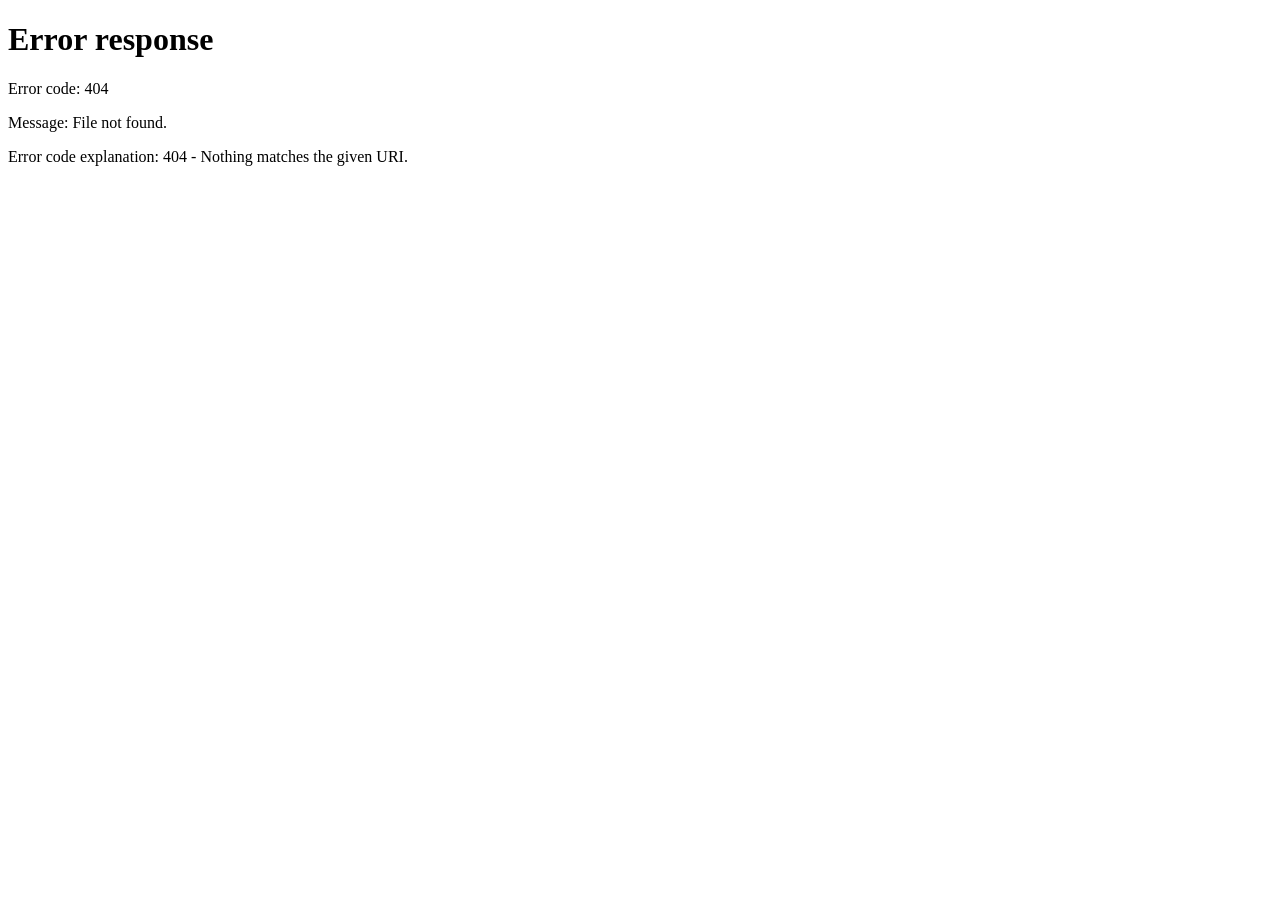
==== index.html @ bf83c991 "Add files via upload" ====
<!doctype html><html lang="zh-CN"><head><meta charset="utf-8"><meta name="viewport" content="width=device-width,initial-scale=1"><meta http-equiv="refresh" content="0; url=prototype/index.html"><title>AeroRisk-FR</title></head><body><p>Open <a href="prototype/index.html">AeroRisk-FR prototype</a>.</p></body></html>
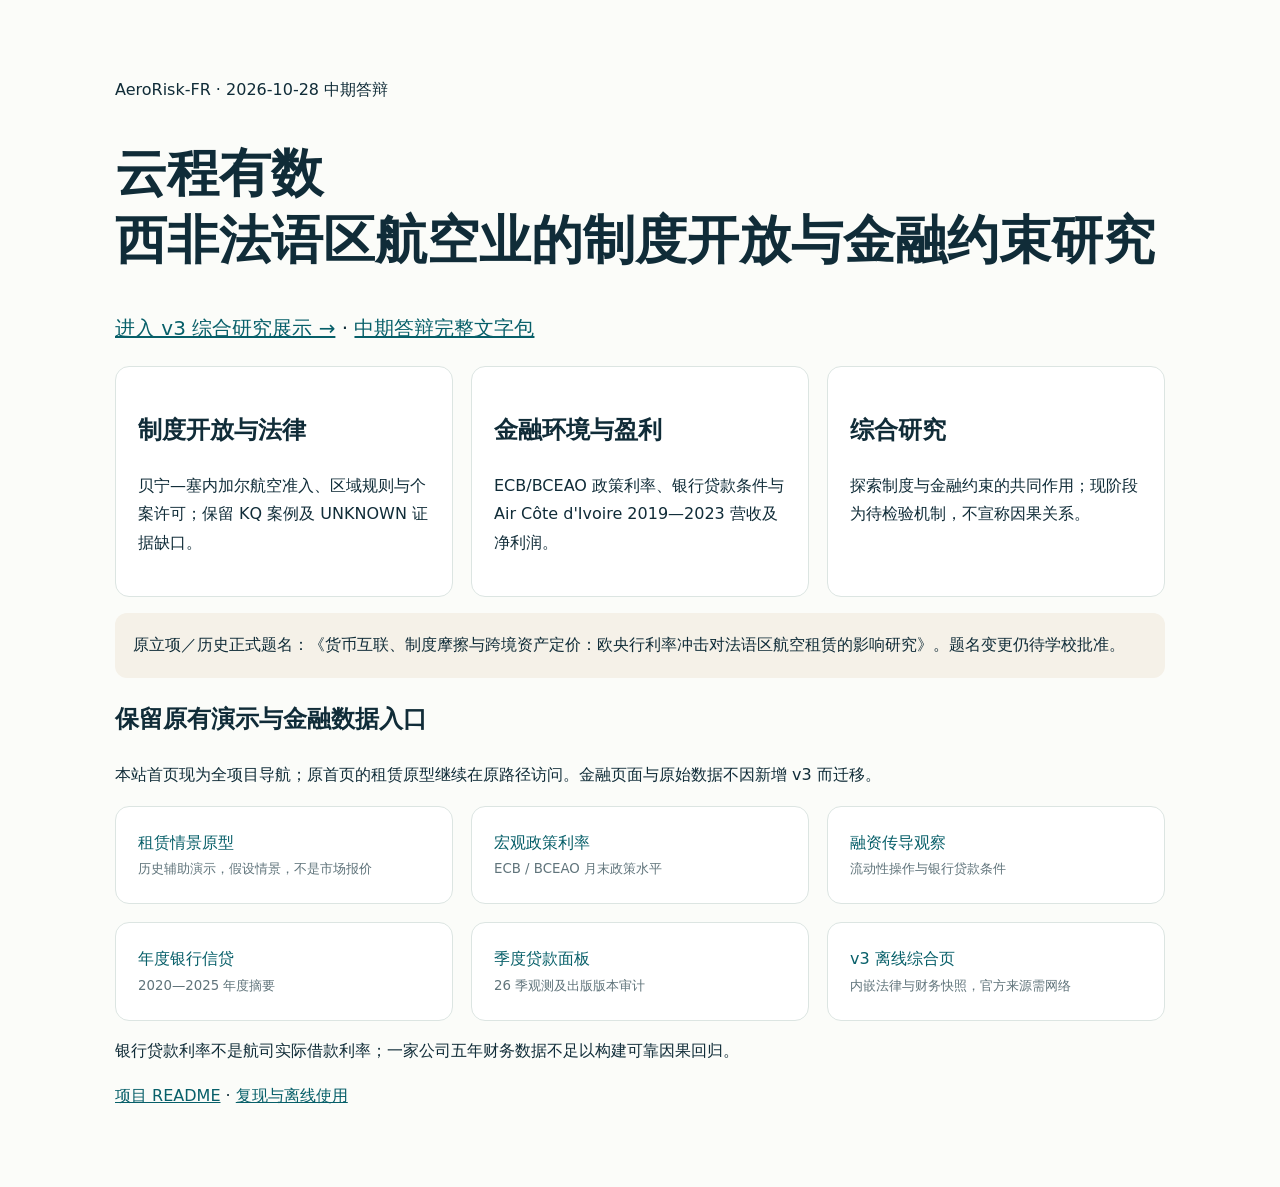
==== commit 62a89c76: "Fix offline controls and complete multidisciplinary premerge review" ====
--- a/index.html
+++ b/index.html
@@ -1 +1,11 @@
-<!doctype html><html lang="zh-CN"><head><meta charset="utf-8"><meta name="viewport" content="width=device-width,initial-scale=1"><meta http-equiv="refresh" content="0; url=prototype/index.html"><title>AeroRisk-FR</title></head><body><p>Open <a href="prototype/index.html">AeroRisk-FR prototype</a>.</p></body></html>
+<!doctype html>
+<html lang="zh-CN"><head><meta charset="utf-8"><meta name="viewport" content="width=device-width,initial-scale=1">
+<title>云程有数｜西非法语区航空业的制度开放与金融约束研究</title>
+<style>body{margin:0;background:#fbfcf9;color:#102c38;font-family:system-ui,"Microsoft YaHei",sans-serif;line-height:1.8}main{max-width:1050px;margin:auto;padding:60px 24px}h1{font-size:clamp(30px,5vw,52px);line-height:1.3}a{color:#075f69}nav,.modules{display:grid;grid-template-columns:repeat(auto-fit,minmax(250px,1fr));gap:18px}article,nav a{padding:22px;border:1px solid #dce5e2;border-radius:14px;background:white}nav a{display:block;text-decoration:none}small{display:block;color:#60747b}.lead{font-size:20px}.historical{padding:18px;background:#f5f1e8;border-radius:12px}</style></head>
+<body><main><p>AeroRisk-FR · 2026-10-28 中期答辩</p><h1>云程有数<br>西非法语区航空业的制度开放与金融约束研究</h1>
+<p class="lead"><a href="v3/">进入 v3 综合研究展示 →</a> · <a href="docs/midterm_20261028/">中期答辩完整文字包</a></p>
+<div class="modules"><article><h2>制度开放与法律</h2><p>贝宁—塞内加尔航空准入、区域规则与个案许可；保留 KQ 案例及 UNKNOWN 证据缺口。</p></article><article><h2>金融环境与盈利</h2><p>ECB/BCEAO 政策利率、银行贷款条件与 Air Côte d'Ivoire 2019—2023 营收及净利润。</p></article><article><h2>综合研究</h2><p>探索制度与金融约束的共同作用；现阶段为待检验机制，不宣称因果关系。</p></article></div>
+<p class="historical">原立项／历史正式题名：《货币互联、制度摩擦与跨境资产定价：欧央行利率冲击对法语区航空租赁的影响研究》。题名变更仍待学校批准。</p>
+<h2>保留原有演示与金融数据入口</h2><p>本站首页现为全项目导航；原首页的租赁原型继续在原路径访问。金融页面与原始数据不因新增 v3 而迁移。</p>
+<nav aria-label="原有演示入口"><a href="prototype/">租赁情景原型<small>历史辅助演示，假设情景，不是市场报价</small></a><a href="macro/">宏观政策利率<small>ECB / BCEAO 月末政策水平</small></a><a href="transmission/">融资传导观察<small>流动性操作与银行贷款条件</small></a><a href="annual/">年度银行信贷<small>2020—2025 年度摘要</small></a><a href="quarterly/">季度贷款面板<small>26 季观测及出版版本审计</small></a><a href="v3/offline.html" download>v3 离线综合页<small>内嵌法律与财务快照，官方来源需网络</small></a></nav>
+<p>银行贷款利率不是航司实际借款利率；一家公司五年财务数据不足以构建可靠因果回归。</p><p><a href="README.md">项目 README</a> · <a href="v3/README.md">复现与离线使用</a></p></main></body></html>
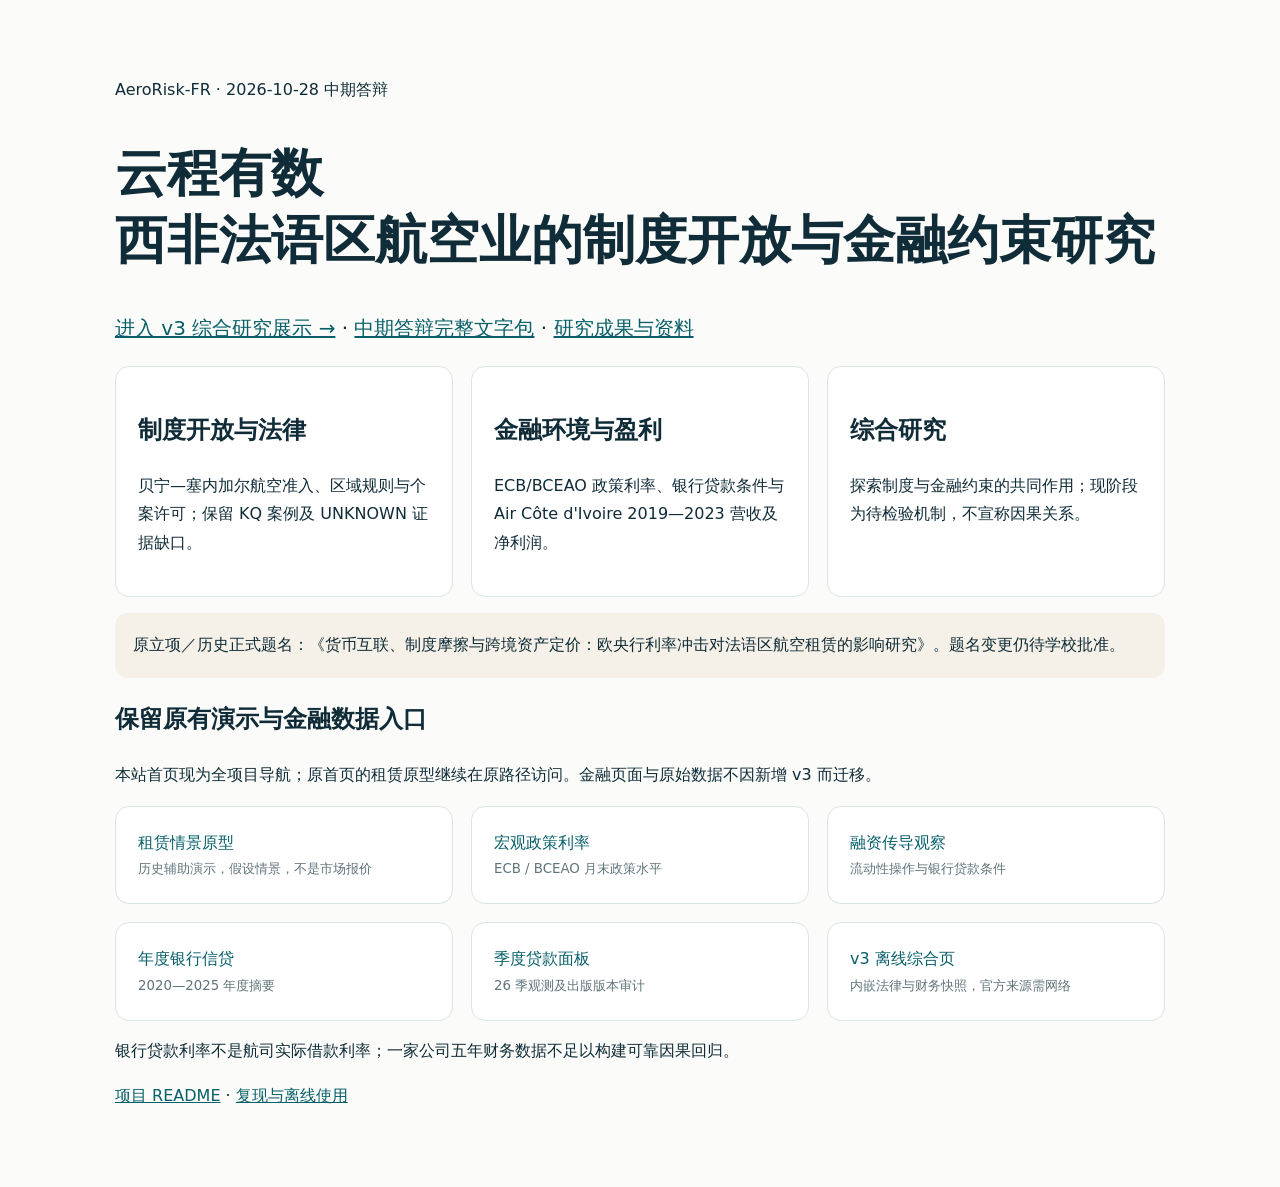
==== commit 42a6e74f: "Merge audited research deliveries into the public project showcase" ====
--- a/index.html
+++ b/index.html
@@ -3,7 +3,7 @@
 <title>云程有数｜西非法语区航空业的制度开放与金融约束研究</title>
 <style>body{margin:0;background:#fbfcf9;color:#102c38;font-family:system-ui,"Microsoft YaHei",sans-serif;line-height:1.8}main{max-width:1050px;margin:auto;padding:60px 24px}h1{font-size:clamp(30px,5vw,52px);line-height:1.3}a{color:#075f69}nav,.modules{display:grid;grid-template-columns:repeat(auto-fit,minmax(250px,1fr));gap:18px}article,nav a{padding:22px;border:1px solid #dce5e2;border-radius:14px;background:white}nav a{display:block;text-decoration:none}small{display:block;color:#60747b}.lead{font-size:20px}.historical{padding:18px;background:#f5f1e8;border-radius:12px}</style></head>
 <body><main><p>AeroRisk-FR · 2026-10-28 中期答辩</p><h1>云程有数<br>西非法语区航空业的制度开放与金融约束研究</h1>
-<p class="lead"><a href="v3/">进入 v3 综合研究展示 →</a> · <a href="docs/midterm_20261028/">中期答辩完整文字包</a></p>
+<p class="lead"><a href="v3/">进入 v3 综合研究展示 →</a> · <a href="docs/midterm_20261028/">中期答辩完整文字包</a> · <a href="research/">研究成果与资料</a></p>
 <div class="modules"><article><h2>制度开放与法律</h2><p>贝宁—塞内加尔航空准入、区域规则与个案许可；保留 KQ 案例及 UNKNOWN 证据缺口。</p></article><article><h2>金融环境与盈利</h2><p>ECB/BCEAO 政策利率、银行贷款条件与 Air Côte d'Ivoire 2019—2023 营收及净利润。</p></article><article><h2>综合研究</h2><p>探索制度与金融约束的共同作用；现阶段为待检验机制，不宣称因果关系。</p></article></div>
 <p class="historical">原立项／历史正式题名：《货币互联、制度摩擦与跨境资产定价：欧央行利率冲击对法语区航空租赁的影响研究》。题名变更仍待学校批准。</p>
 <h2>保留原有演示与金融数据入口</h2><p>本站首页现为全项目导航；原首页的租赁原型继续在原路径访问。金融页面与原始数据不因新增 v3 而迁移。</p>
